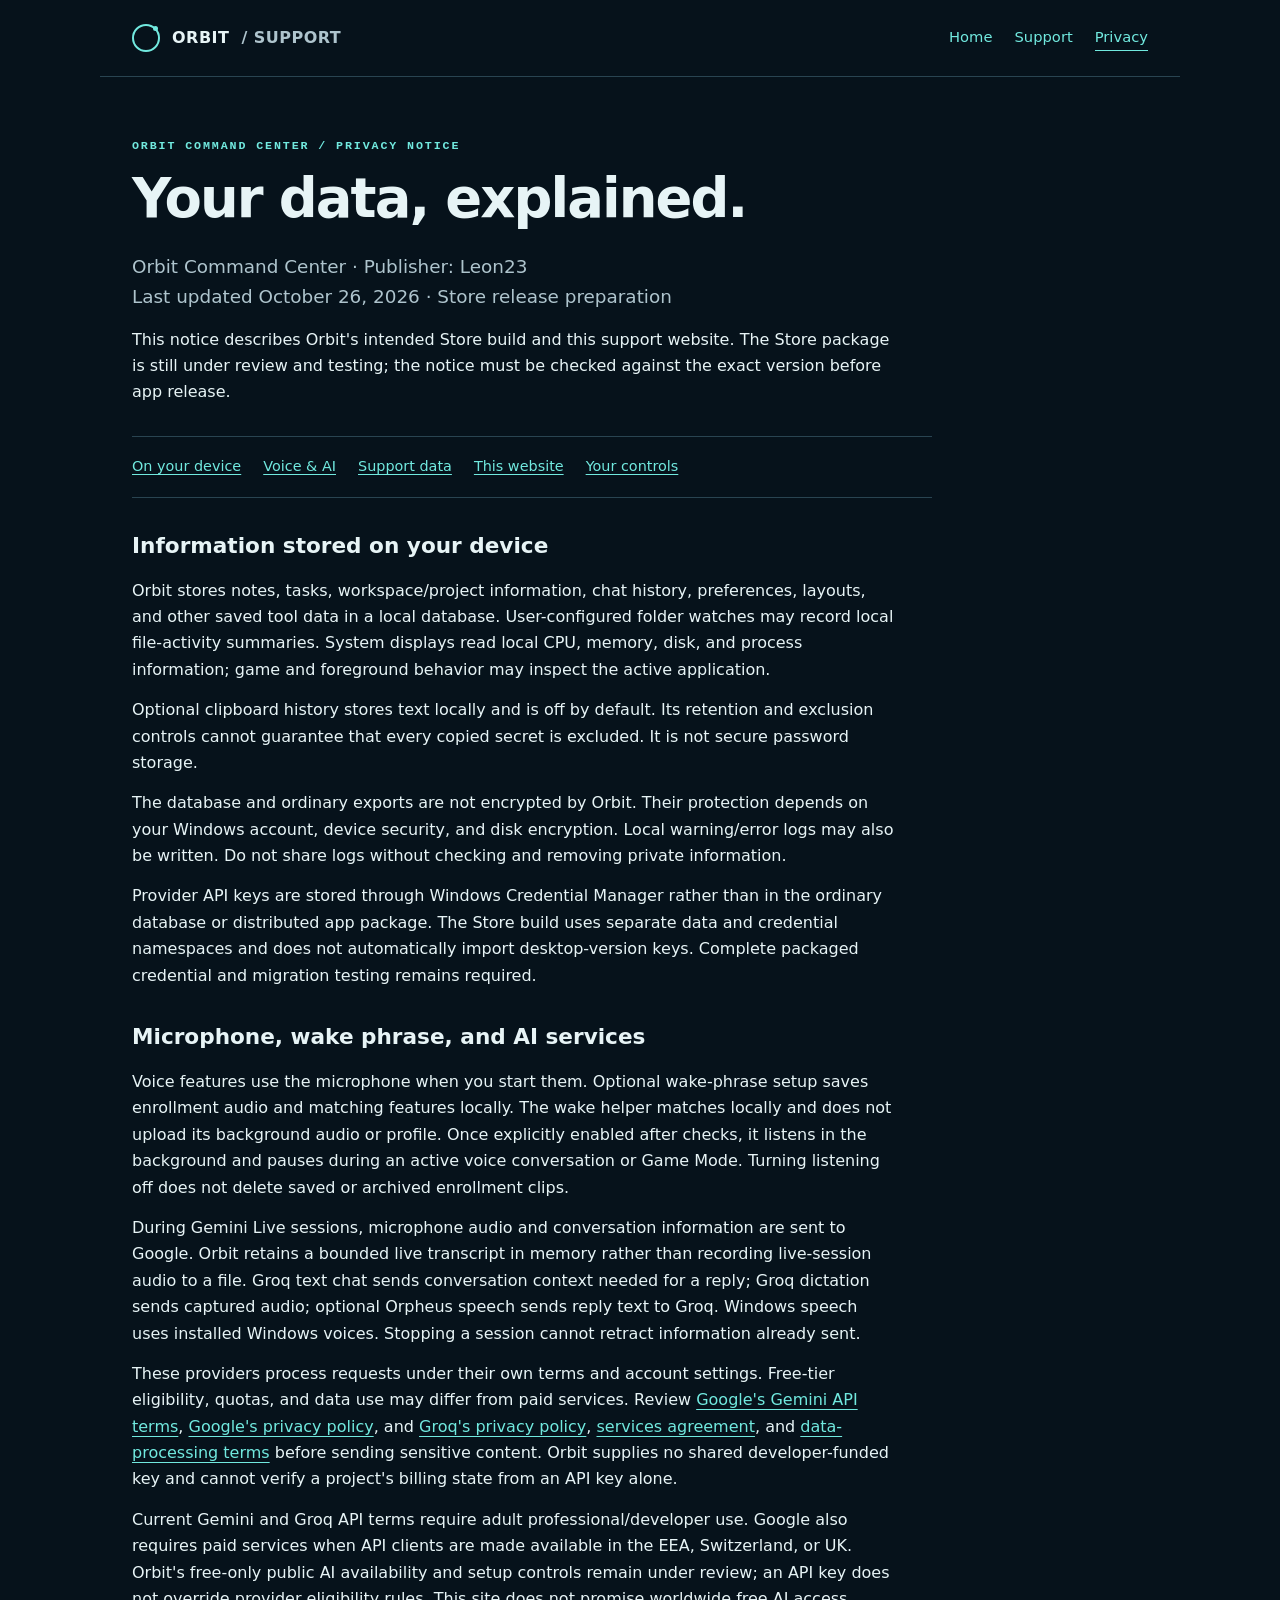
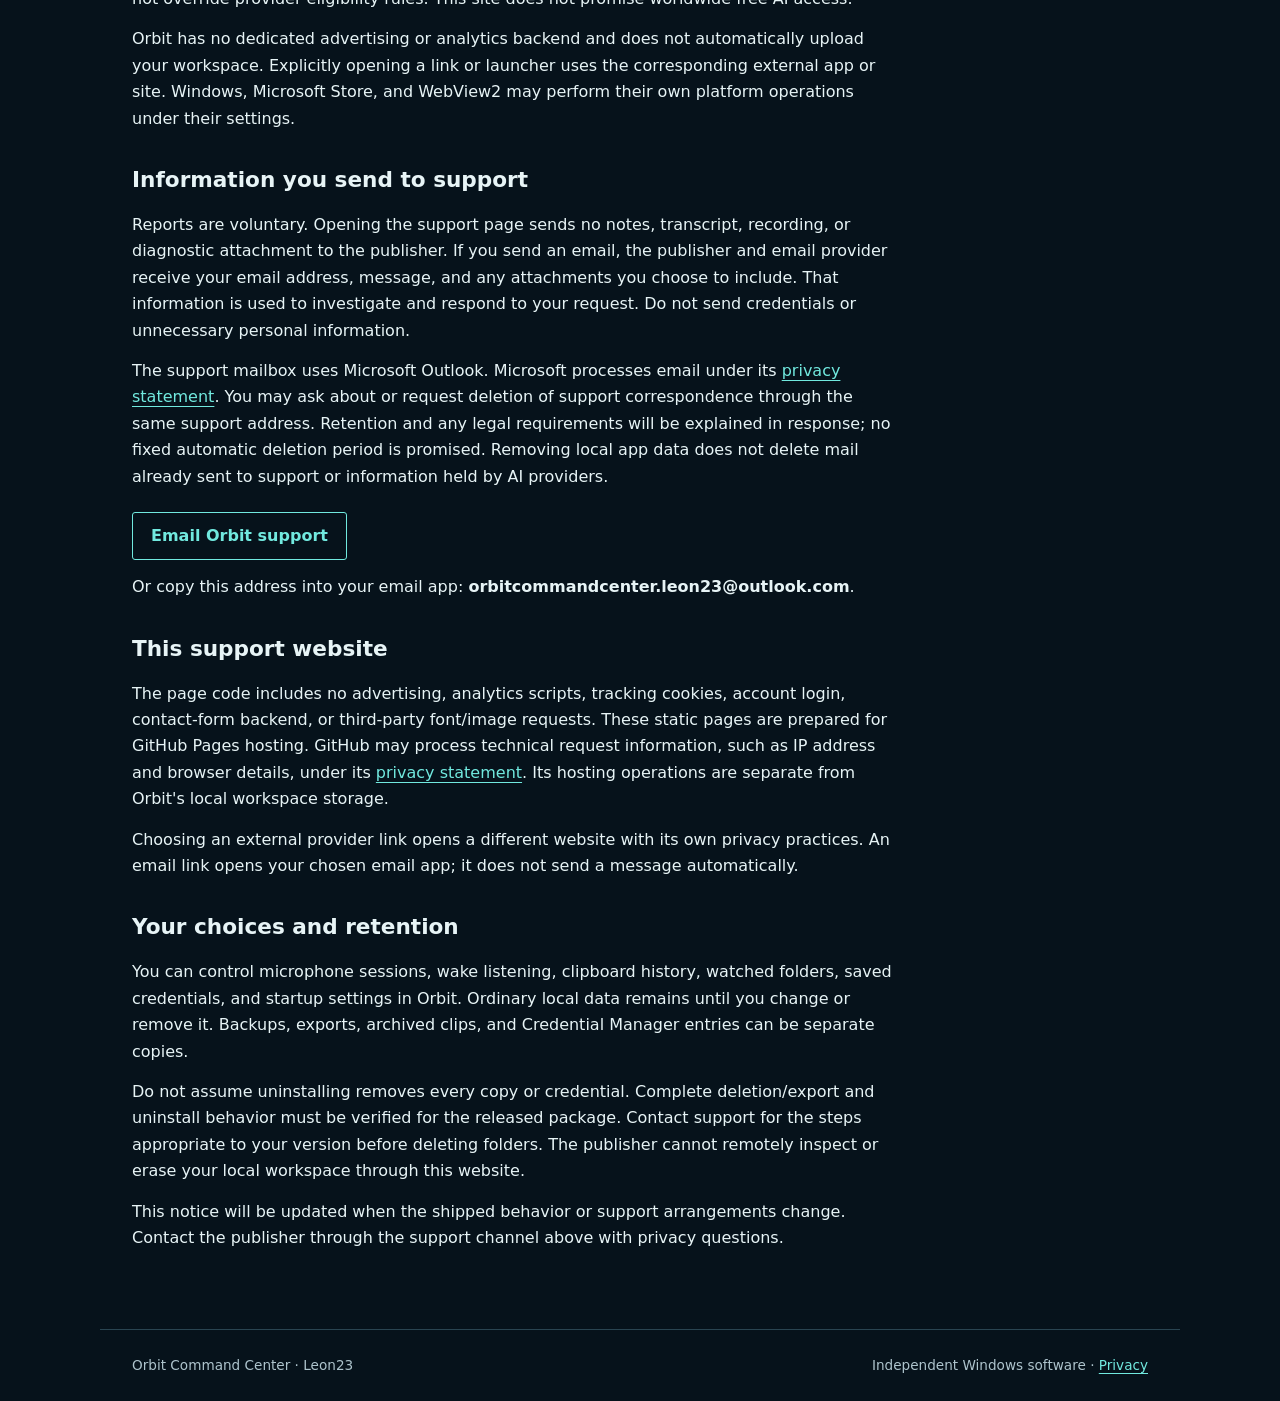
==== privacy.html @ c9e6953c "Add Orbit support and privacy documentation Publish documentation only: home, support and AI-output " ====
<!doctype html><html lang="en"><head><meta charset="utf-8"><meta name="viewport" content="width=device-width,initial-scale=1">
<meta name="description" content="Orbit Command Center support, AI-output reporting, and privacy information.">
<meta http-equiv="Content-Security-Policy" content="default-src 'none'; style-src 'self'; img-src 'self'; base-uri 'none'; form-action 'none'; object-src 'none'">
<meta name="referrer" content="no-referrer"><title>Privacy notice · Orbit Command Center</title><link rel="stylesheet" href="style.css"></head>
<body><a class="skip" href="#main">Skip to content</a><header><a class="brand" href="index.html"><span class="orbit" aria-hidden="true"></span>ORBIT <span class="muted">/ SUPPORT</span></a><nav aria-label="Main navigation"><a href="index.html">Home</a><a href="support.html">Support</a><a href="privacy.html" aria-current="page">Privacy</a></nav></header>
<main id="main"><p class="eyebrow">Orbit Command Center / Privacy notice</p><h1>Your data, explained.</h1>
<p class="lead">Orbit Command Center · Publisher: Leon23<br>Last updated October 26, 2026 · Store release preparation</p>
<p>This notice describes Orbit's intended Store build and this support website. The Store package is still under review and testing; the notice must be checked against the exact version before app release.</p>
<div class="contents"><a href="#local">On your device</a><a href="#voice">Voice & AI</a><a href="#support">Support data</a><a href="#website">This website</a><a href="#controls">Your controls</a></div>
<section id="local"><h2>Information stored on your device</h2><p>Orbit stores notes, tasks, workspace/project information, chat history, preferences, layouts, and other saved tool data in a local database. User-configured folder watches may record local file-activity summaries. System displays read local CPU, memory, disk, and process information; game and foreground behavior may inspect the active application.</p>
<p>Optional clipboard history stores text locally and is off by default. Its retention and exclusion controls cannot guarantee that every copied secret is excluded. It is not secure password storage.</p>
<p>The database and ordinary exports are not encrypted by Orbit. Their protection depends on your Windows account, device security, and disk encryption. Local warning/error logs may also be written. Do not share logs without checking and removing private information.</p>
<p>Provider API keys are stored through Windows Credential Manager rather than in the ordinary database or distributed app package. The Store build uses separate data and credential namespaces and does not automatically import desktop-version keys. Complete packaged credential and migration testing remains required.</p></section>
<section id="voice"><h2>Microphone, wake phrase, and AI services</h2><p>Voice features use the microphone when you start them. Optional wake-phrase setup saves enrollment audio and matching features locally. The wake helper matches locally and does not upload its background audio or profile. Once explicitly enabled after checks, it listens in the background and pauses during an active voice conversation or Game Mode. Turning listening off does not delete saved or archived enrollment clips.</p>
<p>During Gemini Live sessions, microphone audio and conversation information are sent to Google. Orbit retains a bounded live transcript in memory rather than recording live-session audio to a file. Groq text chat sends conversation context needed for a reply; Groq dictation sends captured audio; optional Orpheus speech sends reply text to Groq. Windows speech uses installed Windows voices. Stopping a session cannot retract information already sent.</p>
<p>These providers process requests under their own terms and account settings. Free-tier eligibility, quotas, and data use may differ from paid services. Review <a href="https://ai.google.dev/gemini-api/terms">Google's Gemini API terms</a>, <a href="https://policies.google.com/privacy">Google's privacy policy</a>, and <a href="https://groq.com/privacy-policy">Groq's privacy policy</a>, <a href="https://console.groq.com/docs/legal/services-agreement">services agreement</a>, and <a href="https://console.groq.com/docs/legal/customer-data-processing-addendum">data-processing terms</a> before sending sensitive content. Orbit supplies no shared developer-funded key and cannot verify a project's billing state from an API key alone.</p>
<p>Current Gemini and Groq API terms require adult professional/developer use. Google also requires paid services when API clients are made available in the EEA, Switzerland, or UK. Orbit's free-only public AI availability and setup controls remain under review; an API key does not override provider eligibility rules. This site does not promise worldwide free AI access.</p>
<p>Orbit has no dedicated advertising or analytics backend and does not automatically upload your workspace. Explicitly opening a link or launcher uses the corresponding external app or site. Windows, Microsoft Store, and WebView2 may perform their own platform operations under their settings.</p></section>
<section id="support"><h2>Information you send to support</h2><p>Reports are voluntary. Opening the support page sends no notes, transcript, recording, or diagnostic attachment to the publisher. If you send an email, the publisher and email provider receive your email address, message, and any attachments you choose to include. That information is used to investigate and respond to your request. Do not send credentials or unnecessary personal information.</p>
<p>The support mailbox uses Microsoft Outlook. Microsoft processes email under its <a href="https://privacy.microsoft.com/en-us/privacystatement">privacy statement</a>. You may ask about or request deletion of support correspondence through the same support address. Retention and any legal requirements will be explained in response; no fixed automatic deletion period is promised. Removing local app data does not delete mail already sent to support or information held by AI providers.</p><a class="button" href="mailto:orbitcommandcenter.leon23@outlook.com">Email Orbit support</a><p>Or copy this address into your email app: <strong>orbitcommandcenter.leon23@outlook.com</strong>.</p></section>
<section id="website"><h2>This support website</h2><p>The page code includes no advertising, analytics scripts, tracking cookies, account login, contact-form backend, or third-party font/image requests. These static pages are prepared for GitHub Pages hosting. GitHub may process technical request information, such as IP address and browser details, under its <a href="https://docs.github.com/en/site-policy/privacy-policies/github-general-privacy-statement">privacy statement</a>. Its hosting operations are separate from Orbit's local workspace storage.</p>
<p>Choosing an external provider link opens a different website with its own privacy practices. An email link opens your chosen email app; it does not send a message automatically.</p></section>
<section id="controls"><h2>Your choices and retention</h2><p>You can control microphone sessions, wake listening, clipboard history, watched folders, saved credentials, and startup settings in Orbit. Ordinary local data remains until you change or remove it. Backups, exports, archived clips, and Credential Manager entries can be separate copies.</p>
<p>Do not assume uninstalling removes every copy or credential. Complete deletion/export and uninstall behavior must be verified for the released package. Contact support for the steps appropriate to your version before deleting folders. The publisher cannot remotely inspect or erase your local workspace through this website.</p>
<p>This notice will be updated when the shipped behavior or support arrangements change. Contact the publisher through the support channel above with privacy questions.</p></section></main>
<footer><span>Orbit Command Center · Leon23</span><span>Independent Windows software · <a href="privacy.html">Privacy</a></span></footer></body></html>
---- style.css ----
:root{color-scheme:dark;--bg:#06121b;--surface:#0d202b;--ink:#e7f4f6;--muted:#aec4cd;--line:#294451;--accent:#71e9df;font-family:system-ui,-apple-system,"Segoe UI",sans-serif;line-height:1.65}*{box-sizing:border-box}body{margin:0;background:var(--bg);color:var(--ink)}a{color:var(--accent);text-underline-offset:.22em}a:hover{color:#fff}a:focus-visible,summary:focus-visible{outline:2px solid var(--accent);outline-offset:5px}header,main,footer{max-width:1080px;margin:auto;padding:24px 32px}header{display:flex;align-items:center;justify-content:space-between;gap:24px;border-bottom:1px solid var(--line)}.brand{display:flex;align-items:center;gap:12px;text-decoration:none;color:var(--ink);font-weight:650;letter-spacing:.03em}.orbit{display:inline-block;width:28px;height:28px;border:2px solid var(--accent);border-radius:50%;position:relative}.orbit:after{content:"";position:absolute;width:5px;height:5px;border-radius:50%;background:var(--accent);right:0;top:0}nav{display:flex;gap:22px;font-size:.92rem}nav a{text-decoration:none}nav a[aria-current=page]{border-bottom:1px solid var(--accent)}main{padding-top:48px;padding-bottom:64px;min-height:75vh}.eyebrow{text-transform:uppercase;font:600 .73rem ui-monospace,monospace;letter-spacing:.16em;color:var(--accent)}h1{font-weight:600;font-size:clamp(2rem,5vw,3.4rem);line-height:1.12;letter-spacing:-.035em;margin:16px 0 22px;max-width:800px}h2{font-weight:600;font-size:1.35rem;line-height:1.3;margin-top:34px}h3{font-size:1rem}p,li{max-width:75ch}p{margin:14px 0}.lead{font-size:1.15rem;color:var(--muted);max-width:680px}.notice{border-left:3px solid var(--accent);padding:12px 18px;background:var(--surface);font-size:.94rem;margin:26px 0;max-width:800px}.muted,small{color:var(--muted)}.cards{display:grid;grid-template-columns:1fr 1fr;gap:20px;margin:34px 0}.card{border:1px solid var(--line);padding:24px;background:var(--surface)}.card h2{margin-top:0}.button{display:inline-block;padding:10px 18px;border:1px solid var(--accent);text-decoration:none;border-radius:3px;margin-top:8px;font-weight:600}.button:hover{background:#143744}details{border-top:1px solid var(--line);padding:18px 0;max-width:800px}summary{cursor:pointer;font-weight:600}details p{padding-left:20px}footer{border-top:1px solid var(--line);font-size:.85rem;color:var(--muted);display:flex;flex-wrap:wrap;justify-content:space-between;gap:12px}.skip{position:absolute;left:10px;top:-100px;padding:8px;background:var(--surface)}.skip:focus{top:10px}ul,ol{padding-left:24px}.contents{display:flex;flex-wrap:wrap;gap:10px 22px;max-width:800px;padding:18px 0;border-block:1px solid var(--line);margin:30px 0;font-size:.9rem}.article{max-width:800px}.contact-pending{color:#ffdc9b}code{overflow-wrap:anywhere}strong{font-weight:650}@media(max-width:650px){header,main,footer{padding-left:22px;padding-right:22px}header{align-items:flex-start;flex-direction:column;gap:16px}nav{gap:22px}.cards{grid-template-columns:1fr}main{padding-top:32px}.brand{font-size:.95rem}}
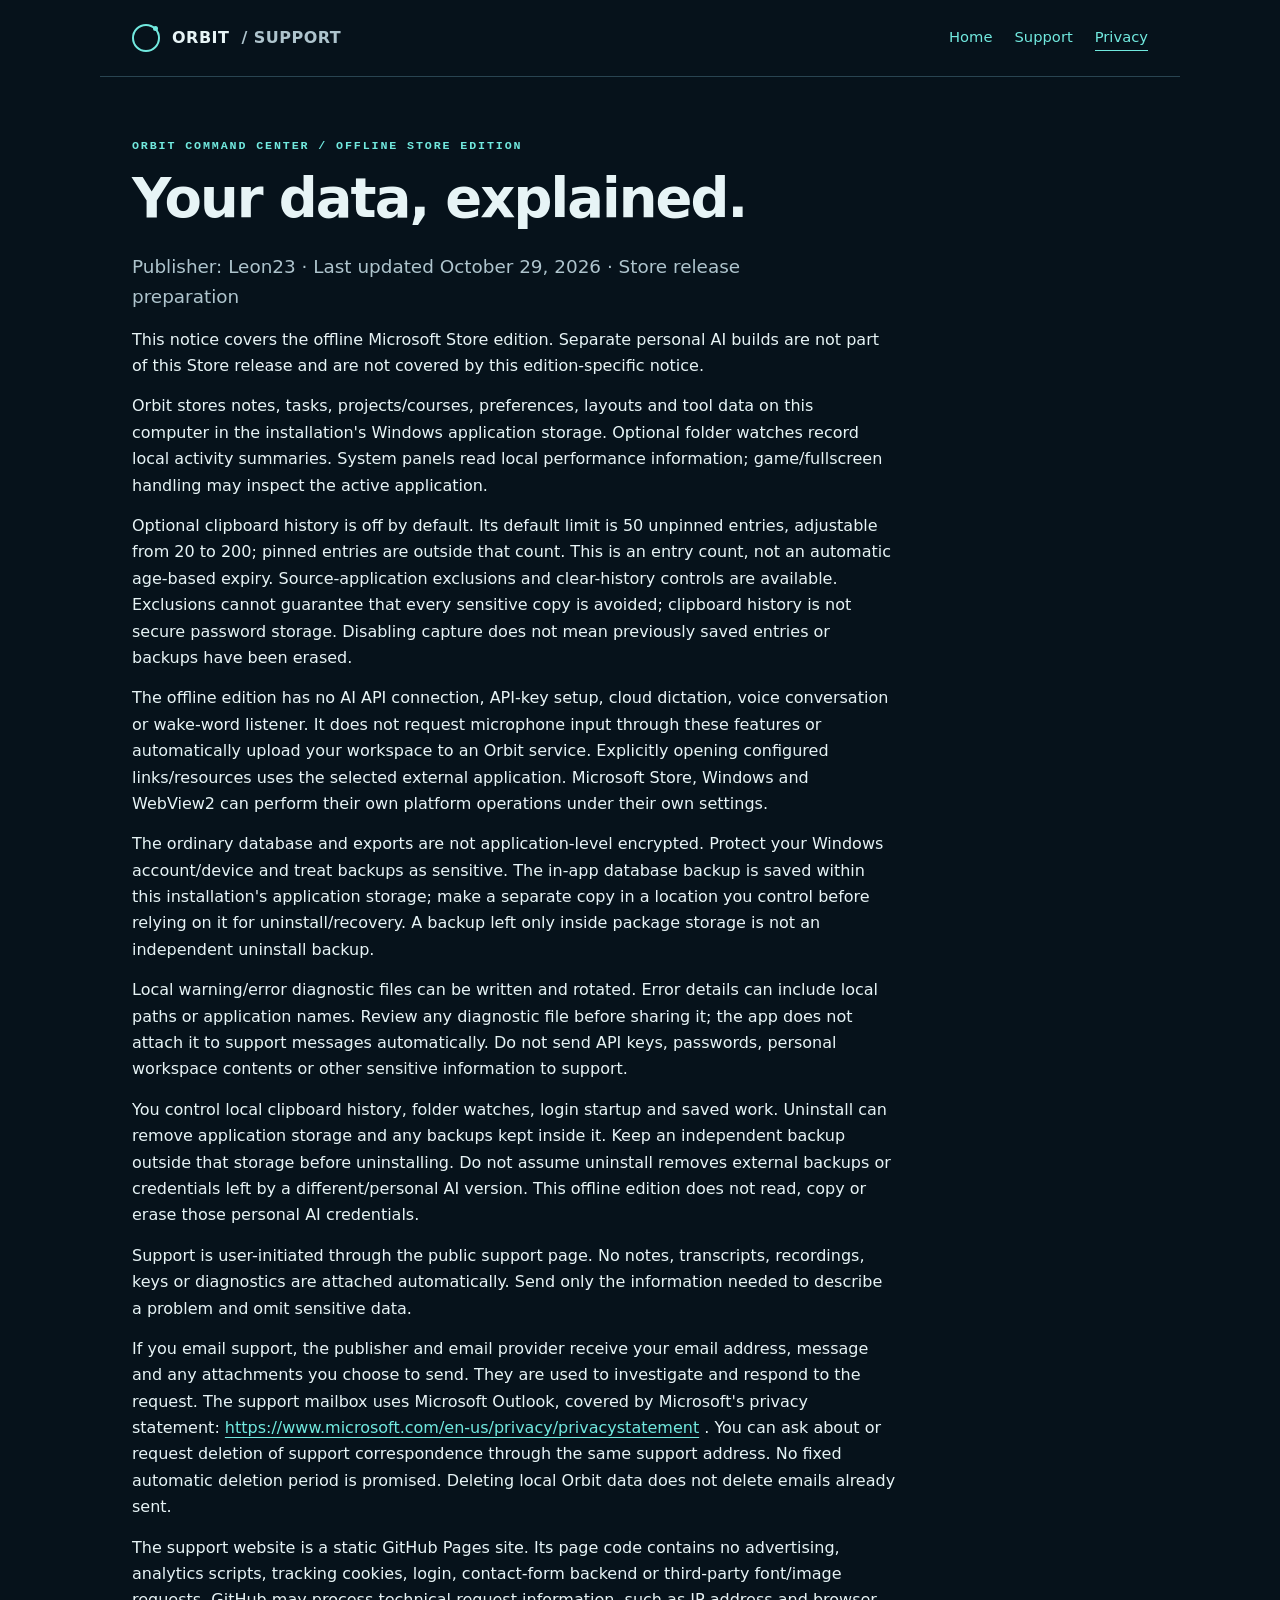
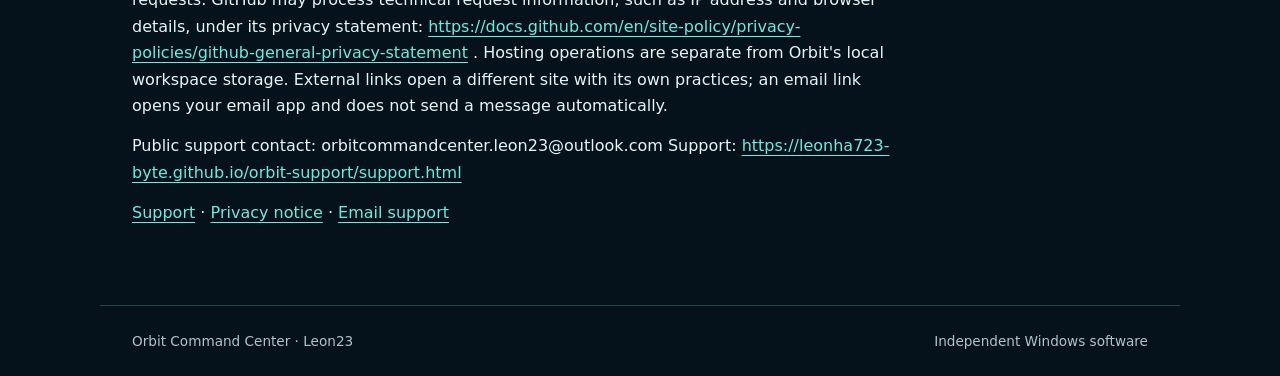
==== commit 660299a2: "Clarify offline Store privacy and separate personal AI builds Updated privacy notice for the offline" ====
--- a/privacy.html
+++ b/privacy.html
@@ -1,26 +1,8 @@
 <!doctype html><html lang="en"><head><meta charset="utf-8"><meta name="viewport" content="width=device-width,initial-scale=1">
-<meta name="description" content="Orbit Command Center support, AI-output reporting, and privacy information.">
+<meta name="description" content="Support and privacy information for the offline Store edition of Orbit Command Center.">
 <meta http-equiv="Content-Security-Policy" content="default-src 'none'; style-src 'self'; img-src 'self'; base-uri 'none'; form-action 'none'; object-src 'none'">
-<meta name="referrer" content="no-referrer"><title>Privacy notice · Orbit Command Center</title><link rel="stylesheet" href="style.css"></head>
+<meta name="referrer" content="no-referrer"><title>Offline privacy notice · Orbit Command Center</title><link rel="stylesheet" href="style.css"></head>
 <body><a class="skip" href="#main">Skip to content</a><header><a class="brand" href="index.html"><span class="orbit" aria-hidden="true"></span>ORBIT <span class="muted">/ SUPPORT</span></a><nav aria-label="Main navigation"><a href="index.html">Home</a><a href="support.html">Support</a><a href="privacy.html" aria-current="page">Privacy</a></nav></header>
-<main id="main"><p class="eyebrow">Orbit Command Center / Privacy notice</p><h1>Your data, explained.</h1>
-<p class="lead">Orbit Command Center · Publisher: Leon23<br>Last updated October 26, 2026 · Store release preparation</p>
-<p>This notice describes Orbit's intended Store build and this support website. The Store package is still under review and testing; the notice must be checked against the exact version before app release.</p>
-<div class="contents"><a href="#local">On your device</a><a href="#voice">Voice & AI</a><a href="#support">Support data</a><a href="#website">This website</a><a href="#controls">Your controls</a></div>
-<section id="local"><h2>Information stored on your device</h2><p>Orbit stores notes, tasks, workspace/project information, chat history, preferences, layouts, and other saved tool data in a local database. User-configured folder watches may record local file-activity summaries. System displays read local CPU, memory, disk, and process information; game and foreground behavior may inspect the active application.</p>
-<p>Optional clipboard history stores text locally and is off by default. Its retention and exclusion controls cannot guarantee that every copied secret is excluded. It is not secure password storage.</p>
-<p>The database and ordinary exports are not encrypted by Orbit. Their protection depends on your Windows account, device security, and disk encryption. Local warning/error logs may also be written. Do not share logs without checking and removing private information.</p>
-<p>Provider API keys are stored through Windows Credential Manager rather than in the ordinary database or distributed app package. The Store build uses separate data and credential namespaces and does not automatically import desktop-version keys. Complete packaged credential and migration testing remains required.</p></section>
-<section id="voice"><h2>Microphone, wake phrase, and AI services</h2><p>Voice features use the microphone when you start them. Optional wake-phrase setup saves enrollment audio and matching features locally. The wake helper matches locally and does not upload its background audio or profile. Once explicitly enabled after checks, it listens in the background and pauses during an active voice conversation or Game Mode. Turning listening off does not delete saved or archived enrollment clips.</p>
-<p>During Gemini Live sessions, microphone audio and conversation information are sent to Google. Orbit retains a bounded live transcript in memory rather than recording live-session audio to a file. Groq text chat sends conversation context needed for a reply; Groq dictation sends captured audio; optional Orpheus speech sends reply text to Groq. Windows speech uses installed Windows voices. Stopping a session cannot retract information already sent.</p>
-<p>These providers process requests under their own terms and account settings. Free-tier eligibility, quotas, and data use may differ from paid services. Review <a href="https://ai.google.dev/gemini-api/terms">Google's Gemini API terms</a>, <a href="https://policies.google.com/privacy">Google's privacy policy</a>, and <a href="https://groq.com/privacy-policy">Groq's privacy policy</a>, <a href="https://console.groq.com/docs/legal/services-agreement">services agreement</a>, and <a href="https://console.groq.com/docs/legal/customer-data-processing-addendum">data-processing terms</a> before sending sensitive content. Orbit supplies no shared developer-funded key and cannot verify a project's billing state from an API key alone.</p>
-<p>Current Gemini and Groq API terms require adult professional/developer use. Google also requires paid services when API clients are made available in the EEA, Switzerland, or UK. Orbit's free-only public AI availability and setup controls remain under review; an API key does not override provider eligibility rules. This site does not promise worldwide free AI access.</p>
-<p>Orbit has no dedicated advertising or analytics backend and does not automatically upload your workspace. Explicitly opening a link or launcher uses the corresponding external app or site. Windows, Microsoft Store, and WebView2 may perform their own platform operations under their settings.</p></section>
-<section id="support"><h2>Information you send to support</h2><p>Reports are voluntary. Opening the support page sends no notes, transcript, recording, or diagnostic attachment to the publisher. If you send an email, the publisher and email provider receive your email address, message, and any attachments you choose to include. That information is used to investigate and respond to your request. Do not send credentials or unnecessary personal information.</p>
-<p>The support mailbox uses Microsoft Outlook. Microsoft processes email under its <a href="https://privacy.microsoft.com/en-us/privacystatement">privacy statement</a>. You may ask about or request deletion of support correspondence through the same support address. Retention and any legal requirements will be explained in response; no fixed automatic deletion period is promised. Removing local app data does not delete mail already sent to support or information held by AI providers.</p><a class="button" href="mailto:orbitcommandcenter.leon23@outlook.com">Email Orbit support</a><p>Or copy this address into your email app: <strong>orbitcommandcenter.leon23@outlook.com</strong>.</p></section>
-<section id="website"><h2>This support website</h2><p>The page code includes no advertising, analytics scripts, tracking cookies, account login, contact-form backend, or third-party font/image requests. These static pages are prepared for GitHub Pages hosting. GitHub may process technical request information, such as IP address and browser details, under its <a href="https://docs.github.com/en/site-policy/privacy-policies/github-general-privacy-statement">privacy statement</a>. Its hosting operations are separate from Orbit's local workspace storage.</p>
-<p>Choosing an external provider link opens a different website with its own privacy practices. An email link opens your chosen email app; it does not send a message automatically.</p></section>
-<section id="controls"><h2>Your choices and retention</h2><p>You can control microphone sessions, wake listening, clipboard history, watched folders, saved credentials, and startup settings in Orbit. Ordinary local data remains until you change or remove it. Backups, exports, archived clips, and Credential Manager entries can be separate copies.</p>
-<p>Do not assume uninstalling removes every copy or credential. Complete deletion/export and uninstall behavior must be verified for the released package. Contact support for the steps appropriate to your version before deleting folders. The publisher cannot remotely inspect or erase your local workspace through this website.</p>
-<p>This notice will be updated when the shipped behavior or support arrangements change. Contact the publisher through the support channel above with privacy questions.</p></section></main>
-<footer><span>Orbit Command Center · Leon23</span><span>Independent Windows software · <a href="privacy.html">Privacy</a></span></footer></body></html>+<main id="main"><p class="eyebrow">Orbit Command Center / Offline Store edition</p><h1>Your data, explained.</h1>
+<p class="lead">Publisher: Leon23 · Last updated October 29, 2026 · Store release preparation</p><p>This notice covers the offline Microsoft Store edition. Separate personal AI builds are not part of this Store release and are not covered by this edition-specific notice.</p><p>Orbit stores notes, tasks, projects/courses, preferences, layouts and tool data on this computer in the installation&#x27;s Windows application storage. Optional folder watches record local activity summaries. System panels read local performance information; game/fullscreen handling may inspect the active application.</p><p>Optional clipboard history is off by default. Its default limit is 50 unpinned entries, adjustable from 20 to 200; pinned entries are outside that count. This is an entry count, not an automatic age-based expiry. Source-application exclusions and clear-history controls are available. Exclusions cannot guarantee that every sensitive copy is avoided; clipboard history is not secure password storage. Disabling capture does not mean previously saved entries or backups have been erased.</p><p>The offline edition has no AI API connection, API-key setup, cloud dictation, voice conversation or wake-word listener. It does not request microphone input through these features or automatically upload your workspace to an Orbit service. Explicitly opening configured links/resources uses the selected external application. Microsoft Store, Windows and WebView2 can perform their own platform operations under their own settings.</p><p>The ordinary database and exports are not application-level encrypted. Protect your Windows account/device and treat backups as sensitive. The in-app database backup is saved within this installation&#x27;s application storage; make a separate copy in a location you control before relying on it for uninstall/recovery. A backup left only inside package storage is not an independent uninstall backup.</p><p>Local warning/error diagnostic files can be written and rotated. Error details can include local paths or application names. Review any diagnostic file before sharing it; the app does not attach it to support messages automatically. Do not send API keys, passwords, personal workspace contents or other sensitive information to support.</p><p>You control local clipboard history, folder watches, login startup and saved work. Uninstall can remove application storage and any backups kept inside it. Keep an independent backup outside that storage before uninstalling. Do not assume uninstall removes external backups or credentials left by a different/personal AI version. This offline edition does not read, copy or erase those personal AI credentials.</p><p>Support is user-initiated through the public support page. No notes, transcripts, recordings, keys or diagnostics are attached automatically. Send only the information needed to describe a problem and omit sensitive data.</p><p>If you email support, the publisher and email provider receive your email address, message and any attachments you choose to send. They are used to investigate and respond to the request. The support mailbox uses Microsoft Outlook, covered by Microsoft&#x27;s privacy statement: <a href="https://www.microsoft.com/en-us/privacy/privacystatement">https://www.microsoft.com/en-us/privacy/privacystatement</a> . You can ask about or request deletion of support correspondence through the same support address. No fixed automatic deletion period is promised. Deleting local Orbit data does not delete emails already sent.</p><p>The support website is a static GitHub Pages site. Its page code contains no advertising, analytics scripts, tracking cookies, login, contact-form backend or third-party font/image requests. GitHub may process technical request information, such as IP address and browser details, under its privacy statement: <a href="https://docs.github.com/en/site-policy/privacy-policies/github-general-privacy-statement">https://docs.github.com/en/site-policy/privacy-policies/github-general-privacy-statement</a> . Hosting operations are separate from Orbit&#x27;s local workspace storage. External links open a different site with its own practices; an email link opens your email app and does not send a message automatically.</p><p>Public support contact: orbitcommandcenter.leon23@outlook.com Support: <a href="https://leonha723-byte.github.io/orbit-support/support.html">https://leonha723-byte.github.io/orbit-support/support.html</a></p><p><a href="support.html">Support</a> · <a href="privacy.html">Privacy notice</a> · <a href="mailto:orbitcommandcenter.leon23@outlook.com">Email support</a></p></main>
+<footer><span>Orbit Command Center · Leon23</span><span>Independent Windows software</span></footer></body></html>
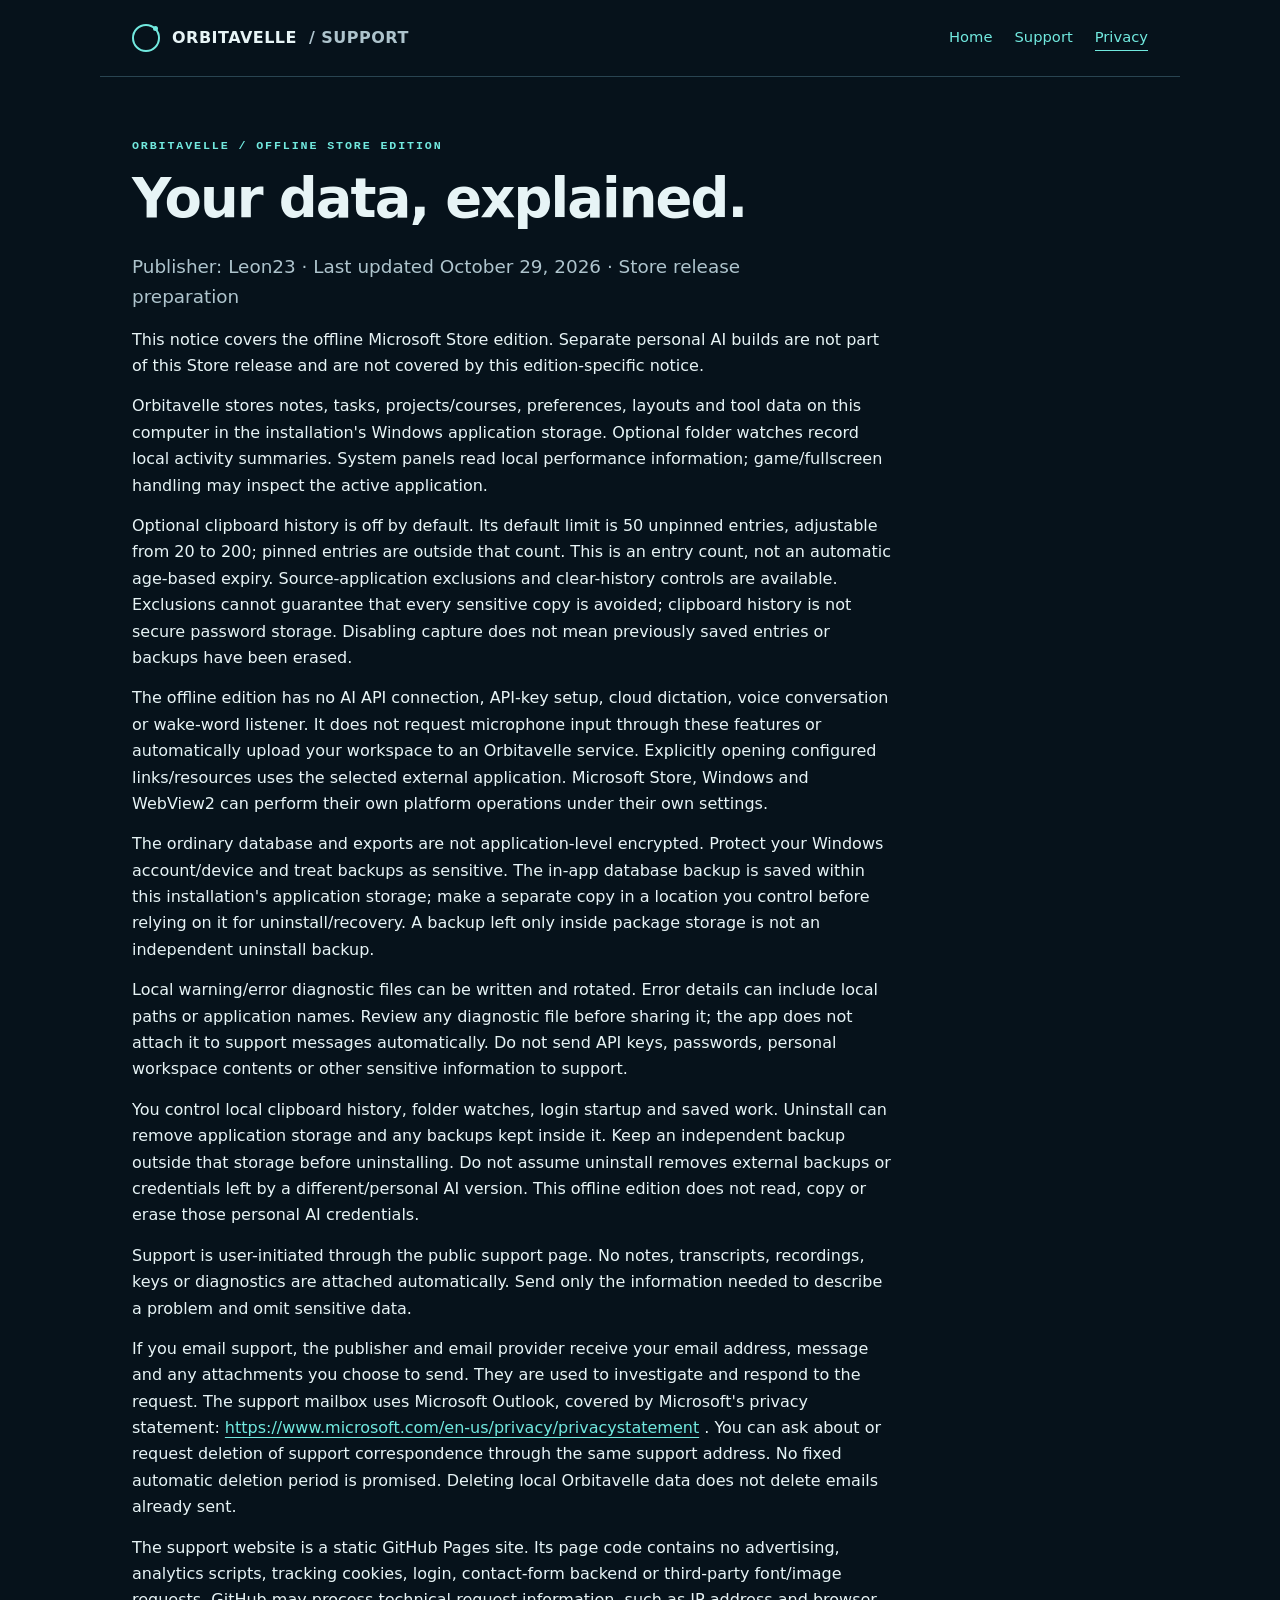
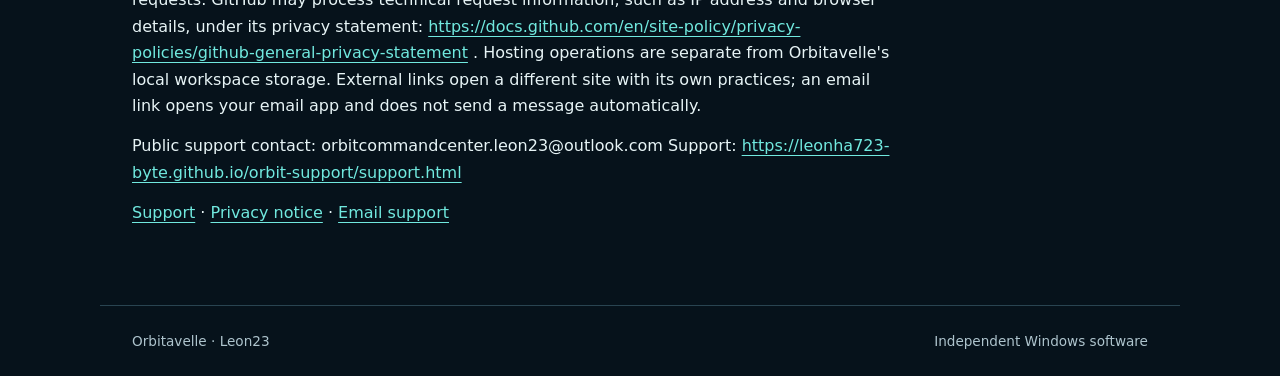
==== commit 147f3065: "Use approved Orbitavelle name on offline support pages" ====
--- a/privacy.html
+++ b/privacy.html
@@ -1,8 +1,8 @@
-<!doctype html><html lang="en"><head><meta charset="utf-8"><meta name="viewport" content="width=device-width,initial-scale=1">
-<meta name="description" content="Support and privacy information for the offline Store edition of Orbit Command Center.">
-<meta http-equiv="Content-Security-Policy" content="default-src 'none'; style-src 'self'; img-src 'self'; base-uri 'none'; form-action 'none'; object-src 'none'">
-<meta name="referrer" content="no-referrer"><title>Offline privacy notice · Orbit Command Center</title><link rel="stylesheet" href="style.css"></head>
-<body><a class="skip" href="#main">Skip to content</a><header><a class="brand" href="index.html"><span class="orbit" aria-hidden="true"></span>ORBIT <span class="muted">/ SUPPORT</span></a><nav aria-label="Main navigation"><a href="index.html">Home</a><a href="support.html">Support</a><a href="privacy.html" aria-current="page">Privacy</a></nav></header>
-<main id="main"><p class="eyebrow">Orbit Command Center / Offline Store edition</p><h1>Your data, explained.</h1>
-<p class="lead">Publisher: Leon23 · Last updated October 29, 2026 · Store release preparation</p><p>This notice covers the offline Microsoft Store edition. Separate personal AI builds are not part of this Store release and are not covered by this edition-specific notice.</p><p>Orbit stores notes, tasks, projects/courses, preferences, layouts and tool data on this computer in the installation&#x27;s Windows application storage. Optional folder watches record local activity summaries. System panels read local performance information; game/fullscreen handling may inspect the active application.</p><p>Optional clipboard history is off by default. Its default limit is 50 unpinned entries, adjustable from 20 to 200; pinned entries are outside that count. This is an entry count, not an automatic age-based expiry. Source-application exclusions and clear-history controls are available. Exclusions cannot guarantee that every sensitive copy is avoided; clipboard history is not secure password storage. Disabling capture does not mean previously saved entries or backups have been erased.</p><p>The offline edition has no AI API connection, API-key setup, cloud dictation, voice conversation or wake-word listener. It does not request microphone input through these features or automatically upload your workspace to an Orbit service. Explicitly opening configured links/resources uses the selected external application. Microsoft Store, Windows and WebView2 can perform their own platform operations under their own settings.</p><p>The ordinary database and exports are not application-level encrypted. Protect your Windows account/device and treat backups as sensitive. The in-app database backup is saved within this installation&#x27;s application storage; make a separate copy in a location you control before relying on it for uninstall/recovery. A backup left only inside package storage is not an independent uninstall backup.</p><p>Local warning/error diagnostic files can be written and rotated. Error details can include local paths or application names. Review any diagnostic file before sharing it; the app does not attach it to support messages automatically. Do not send API keys, passwords, personal workspace contents or other sensitive information to support.</p><p>You control local clipboard history, folder watches, login startup and saved work. Uninstall can remove application storage and any backups kept inside it. Keep an independent backup outside that storage before uninstalling. Do not assume uninstall removes external backups or credentials left by a different/personal AI version. This offline edition does not read, copy or erase those personal AI credentials.</p><p>Support is user-initiated through the public support page. No notes, transcripts, recordings, keys or diagnostics are attached automatically. Send only the information needed to describe a problem and omit sensitive data.</p><p>If you email support, the publisher and email provider receive your email address, message and any attachments you choose to send. They are used to investigate and respond to the request. The support mailbox uses Microsoft Outlook, covered by Microsoft&#x27;s privacy statement: <a href="https://www.microsoft.com/en-us/privacy/privacystatement">https://www.microsoft.com/en-us/privacy/privacystatement</a> . You can ask about or request deletion of support correspondence through the same support address. No fixed automatic deletion period is promised. Deleting local Orbit data does not delete emails already sent.</p><p>The support website is a static GitHub Pages site. Its page code contains no advertising, analytics scripts, tracking cookies, login, contact-form backend or third-party font/image requests. GitHub may process technical request information, such as IP address and browser details, under its privacy statement: <a href="https://docs.github.com/en/site-policy/privacy-policies/github-general-privacy-statement">https://docs.github.com/en/site-policy/privacy-policies/github-general-privacy-statement</a> . Hosting operations are separate from Orbit&#x27;s local workspace storage. External links open a different site with its own practices; an email link opens your email app and does not send a message automatically.</p><p>Public support contact: orbitcommandcenter.leon23@outlook.com Support: <a href="https://leonha723-byte.github.io/orbit-support/support.html">https://leonha723-byte.github.io/orbit-support/support.html</a></p><p><a href="support.html">Support</a> · <a href="privacy.html">Privacy notice</a> · <a href="mailto:orbitcommandcenter.leon23@outlook.com">Email support</a></p></main>
-<footer><span>Orbit Command Center · Leon23</span><span>Independent Windows software</span></footer></body></html>
+<!doctype html><html lang="en"><head><meta charset="utf-8"><meta name="viewport" content="width=device-width,initial-scale=1">
+<meta name="description" content="Support and privacy information for the offline Store edition of Orbitavelle.">
+<meta http-equiv="Content-Security-Policy" content="default-src 'none'; style-src 'self'; img-src 'self'; base-uri 'none'; form-action 'none'; object-src 'none'">
+<meta name="referrer" content="no-referrer"><title>Offline privacy notice · Orbitavelle</title><link rel="stylesheet" href="style.css"></head>
+<body><a class="skip" href="#main">Skip to content</a><header><a class="brand" href="index.html"><span class="orbit" aria-hidden="true"></span>ORBITAVELLE <span class="muted">/ SUPPORT</span></a><nav aria-label="Main navigation"><a href="index.html">Home</a><a href="support.html">Support</a><a href="privacy.html" aria-current="page">Privacy</a></nav></header>
+<main id="main"><p class="eyebrow">Orbitavelle / Offline Store edition</p><h1>Your data, explained.</h1>
+<p class="lead">Publisher: Leon23 · Last updated October 29, 2026 · Store release preparation</p><p>This notice covers the offline Microsoft Store edition. Separate personal AI builds are not part of this Store release and are not covered by this edition-specific notice.</p><p>Orbitavelle stores notes, tasks, projects/courses, preferences, layouts and tool data on this computer in the installation&#x27;s Windows application storage. Optional folder watches record local activity summaries. System panels read local performance information; game/fullscreen handling may inspect the active application.</p><p>Optional clipboard history is off by default. Its default limit is 50 unpinned entries, adjustable from 20 to 200; pinned entries are outside that count. This is an entry count, not an automatic age-based expiry. Source-application exclusions and clear-history controls are available. Exclusions cannot guarantee that every sensitive copy is avoided; clipboard history is not secure password storage. Disabling capture does not mean previously saved entries or backups have been erased.</p><p>The offline edition has no AI API connection, API-key setup, cloud dictation, voice conversation or wake-word listener. It does not request microphone input through these features or automatically upload your workspace to an Orbitavelle service. Explicitly opening configured links/resources uses the selected external application. Microsoft Store, Windows and WebView2 can perform their own platform operations under their own settings.</p><p>The ordinary database and exports are not application-level encrypted. Protect your Windows account/device and treat backups as sensitive. The in-app database backup is saved within this installation&#x27;s application storage; make a separate copy in a location you control before relying on it for uninstall/recovery. A backup left only inside package storage is not an independent uninstall backup.</p><p>Local warning/error diagnostic files can be written and rotated. Error details can include local paths or application names. Review any diagnostic file before sharing it; the app does not attach it to support messages automatically. Do not send API keys, passwords, personal workspace contents or other sensitive information to support.</p><p>You control local clipboard history, folder watches, login startup and saved work. Uninstall can remove application storage and any backups kept inside it. Keep an independent backup outside that storage before uninstalling. Do not assume uninstall removes external backups or credentials left by a different/personal AI version. This offline edition does not read, copy or erase those personal AI credentials.</p><p>Support is user-initiated through the public support page. No notes, transcripts, recordings, keys or diagnostics are attached automatically. Send only the information needed to describe a problem and omit sensitive data.</p><p>If you email support, the publisher and email provider receive your email address, message and any attachments you choose to send. They are used to investigate and respond to the request. The support mailbox uses Microsoft Outlook, covered by Microsoft&#x27;s privacy statement: <a href="https://www.microsoft.com/en-us/privacy/privacystatement">https://www.microsoft.com/en-us/privacy/privacystatement</a> . You can ask about or request deletion of support correspondence through the same support address. No fixed automatic deletion period is promised. Deleting local Orbitavelle data does not delete emails already sent.</p><p>The support website is a static GitHub Pages site. Its page code contains no advertising, analytics scripts, tracking cookies, login, contact-form backend or third-party font/image requests. GitHub may process technical request information, such as IP address and browser details, under its privacy statement: <a href="https://docs.github.com/en/site-policy/privacy-policies/github-general-privacy-statement">https://docs.github.com/en/site-policy/privacy-policies/github-general-privacy-statement</a> . Hosting operations are separate from Orbitavelle&#x27;s local workspace storage. External links open a different site with its own practices; an email link opens your email app and does not send a message automatically.</p><p>Public support contact: orbitcommandcenter.leon23@outlook.com Support: <a href="https://leonha723-byte.github.io/orbit-support/support.html">https://leonha723-byte.github.io/orbit-support/support.html</a></p><p><a href="support.html">Support</a> · <a href="privacy.html">Privacy notice</a> · <a href="mailto:orbitcommandcenter.leon23@outlook.com">Email support</a></p></main>
+<footer><span>Orbitavelle · Leon23</span><span>Independent Windows software</span></footer></body></html>
